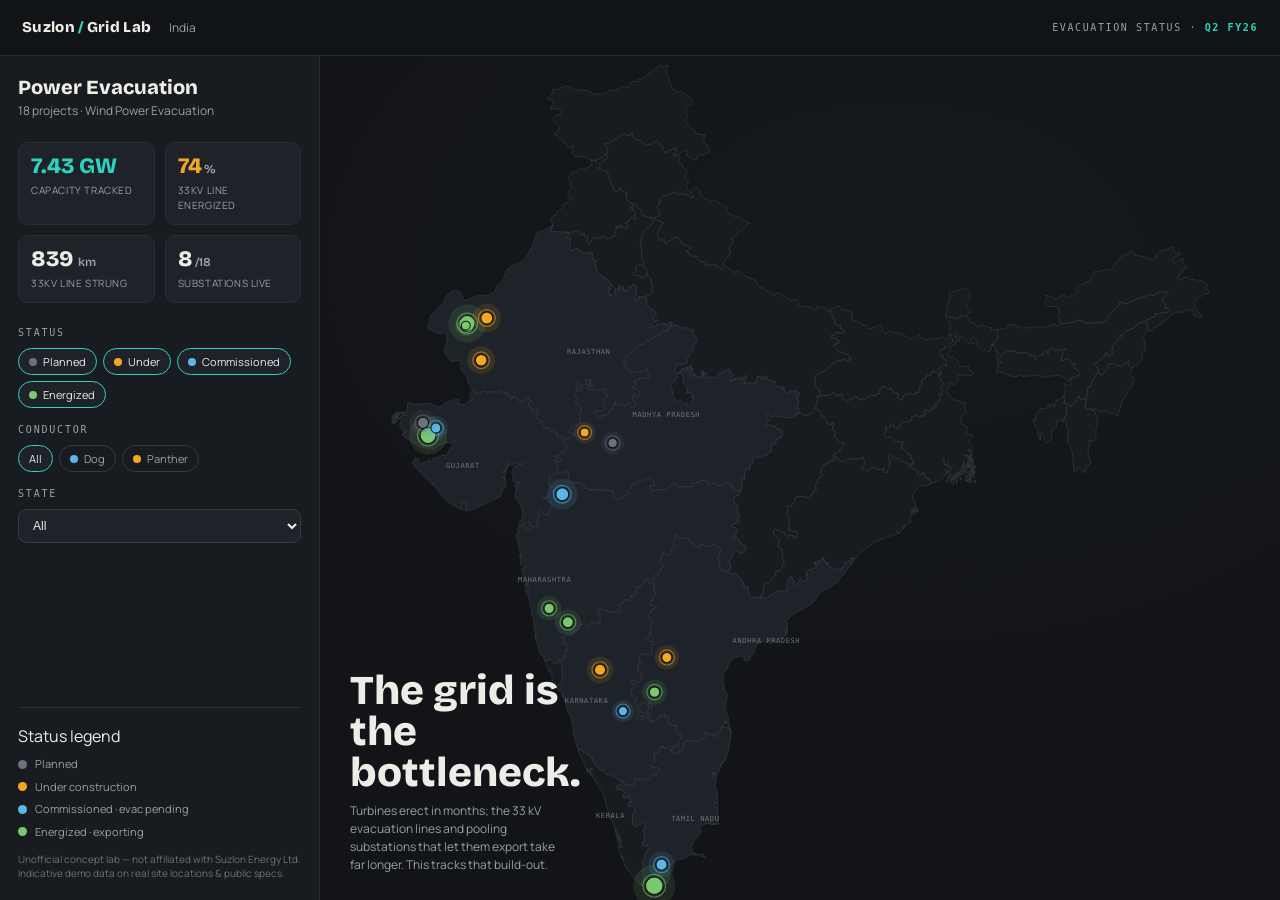
==== index.html @ 904ec9e6 "Suzlon Grid Lab — wind power-evacuation command center Three-level offline visualization of 33kV eva" ====
<!DOCTYPE html>
<html lang="en">
<head>
  <meta charset="UTF-8" />
  <meta name="viewport" content="width=device-width, initial-scale=1.0" />
  <title>Suzlon Grid Lab — Wind Power Evacuation Command Center</title>
  <meta name="description" content="Visual tracker for wind-farm 33kV power-evacuation build-out across India — Dog & Panther lines, pooling substations, and a 3D farm view. Unofficial concept lab." />
  <link rel="stylesheet" href="assets/css/styles.css" />
</head>
<body>
  <header id="topbar">
    <div class="wordmark">Suzlon / Grid Lab</div>
    <nav class="crumbs" id="crumbs"></nav>
    <div class="topbar-right">
      <span class="asof" id="asof"></span>
    </div>
  </header>

  <main id="app">
    <!-- LEVEL 1 — national map -->
    <section id="map-view" class="view">
      <aside class="map-sidebar"><!-- built by view-map.js --></aside>
      <div class="map-wrap">
        <svg id="india-svg" preserveAspectRatio="xMidYMid meet"></svg>
        <div class="map-flyout" id="map-flyout"></div>
        <div class="map-overlay-title">
          <h1>The grid is the bottleneck.</h1>
          <p>Turbines erect in months; the 33&nbsp;kV evacuation lines and pooling
             substations that let them export take far longer. This tracks that build-out.</p>
        </div>
      </div>
    </section>

    <!-- LEVEL 2 — project -->
    <section id="project-view" class="view">
      <div class="proj-stage">
        <svg id="schematic"></svg>
        <div class="stage-legend"></div>
        <div class="stage-cap"></div>
      </div>
      <aside class="proj-panel" id="proj-panel"><!-- built by view-project.js --></aside>
    </section>

    <!-- LEVEL 3 — 3D farm -->
    <section id="farm-view" class="view">
      <canvas id="gl"></canvas>
      <div class="hud hud-tl"><h3 id="farm-name"></h3><div class="sub" id="farm-sub"></div></div>
      <div class="hud hud-bl" id="farm-stats"></div>
      <div class="hud hud-br" id="farm-cap"></div>
      <div class="hud hud-tr" id="farm-nav"></div>
      <div class="farm-fallback" id="farm-fallback">
        <h3 style="font-family:var(--display);font-weight:800;font-size:22px">3D view needs WebGL</h3>
        <p>Your browser/device couldn't start a WebGL context. The map and project views
           work without it.</p>
        <button class="btn" onclick="App.go('#/')">← Back to India map</button>
      </div>
    </section>
  </main>

  <!-- vendored, offline -->
  <script src="assets/vendor/three.min.js"></script>
  <script src="assets/vendor/anime.iife.min.js"></script>
  <!-- data -->
  <script src="assets/data/projects.js"></script>
  <script src="assets/data/india-geo.js"></script>
  <!-- engine + app -->
  <script src="assets/js/turbine.js"></script>
  <script src="assets/js/app.js"></script>
  <script src="assets/js/view-map.js"></script>
  <script src="assets/js/view-project.js"></script>
  <script src="assets/js/view-farm3d.js"></script>
</body>
</html>
---- assets/css/styles.css ----
/* ============ Suzlon Grid Lab — evacuation command center ============ */

@font-face { font-family: 'Bricolage Grotesque'; src: url('../fonts/bricolage-600.woff2') format('woff2'); font-weight: 600; font-display: swap; }
@font-face { font-family: 'Bricolage Grotesque'; src: url('../fonts/bricolage-800.woff2') format('woff2'); font-weight: 800; font-display: swap; }
@font-face { font-family: 'Manrope'; src: url('../fonts/manrope-400.woff2') format('woff2'); font-weight: 400; font-display: swap; }
@font-face { font-family: 'Manrope'; src: url('../fonts/manrope-600.woff2') format('woff2'); font-weight: 600; font-display: swap; }

:root {
  --ink: #121417;
  --ink-2: #181b1f;
  --ink-3: #1f2329;
  --bone: #EDEDE8;
  --dim: #9aa0a6;
  --dim-2: #6c727a;
  --line: #2A2E33;
  --line-2: #353b42;
  --teal: #2DD4BF;
  --green: #7BC96F;
  --sky: #5AB8E8;
  --amber: #F5A623;
  --red: #e8694a;
  --mono: ui-monospace, 'SF Mono', SFMono-Regular, Menlo, Consolas, monospace;
  --display: 'Bricolage Grotesque', system-ui, sans-serif;
  --body: 'Manrope', system-ui, sans-serif;

  --st-planned: #6c727a;
  --st-construction: #F5A623;
  --st-commissioned: #5AB8E8;
  --st-energized: #7BC96F;

  --c-dog: #5AB8E8;
  --c-panther: #F5A623;
}

* { margin: 0; padding: 0; box-sizing: border-box; }
html, body { height: 100%; }
body {
  background: var(--ink);
  color: var(--bone);
  font-family: var(--body);
  line-height: 1.5;
  overflow: hidden;
  -webkit-font-smoothing: antialiased;
}
.mono { font-family: var(--mono); letter-spacing: 0.06em; }
button { font-family: var(--body); cursor: pointer; }
a { color: inherit; }

/* ---------------- top bar ---------------- */
#topbar {
  position: fixed; inset: 0 0 auto 0; z-index: 60; height: 56px;
  display: flex; align-items: center; gap: 18px;
  padding: 0 22px;
  background: linear-gradient(180deg, rgba(18,20,23,0.96), rgba(18,20,23,0.7));
  border-bottom: 1px solid var(--line);
  backdrop-filter: blur(6px);
}
.wordmark { font-family: var(--display); font-weight: 800; font-size: 15px; letter-spacing: 0.02em; white-space: nowrap; }
.wordmark .slash { color: var(--teal); }
.crumbs { display: flex; align-items: center; gap: 10px; font-size: 12px; color: var(--dim); }
.crumbs .sep { color: var(--dim-2); }
.crumbs a { cursor: pointer; text-decoration: none; color: var(--dim); transition: color .15s; }
.crumbs a:hover { color: var(--teal); }
.crumbs .here { color: var(--bone); }
.topbar-right { margin-left: auto; display: flex; align-items: center; gap: 16px; }
.asof { font-family: var(--mono); font-size: 10px; letter-spacing: 0.16em; color: var(--dim); text-transform: uppercase; }
.asof b { color: var(--teal); font-weight: 600; }

/* ---------------- view shell ---------------- */
#app { position: fixed; inset: 56px 0 0 0; }
.view { position: absolute; inset: 0; opacity: 0; pointer-events: none; transition: opacity .35s ease; }
.view.active { opacity: 1; pointer-events: auto; }

/* ---------------- LEVEL 1 — national map ---------------- */
#map-view { display: grid; grid-template-columns: 320px 1fr; }
.map-sidebar {
  border-right: 1px solid var(--line);
  background: var(--ink-2);
  padding: 20px 18px; overflow-y: auto;
  display: flex; flex-direction: column; gap: 22px;
}
.side-title { font-family: var(--display); font-weight: 800; font-size: 20px; line-height: 1.1; }
.side-sub { font-size: 12px; color: var(--dim); margin-top: 4px; }

.kpi-grid { display: grid; grid-template-columns: 1fr 1fr; gap: 10px; }
.kpi { background: var(--ink-3); border: 1px solid var(--line); border-radius: 10px; padding: 12px 12px 11px; }
.kpi .v { font-family: var(--display); font-weight: 800; font-size: 22px; line-height: 1; }
.kpi .v small { font-size: 12px; color: var(--dim); font-weight: 600; margin-left: 2px; }
.kpi .l { font-size: 10px; color: var(--dim); margin-top: 6px; text-transform: uppercase; letter-spacing: 0.06em; }
.kpi.teal .v { color: var(--teal); }
.kpi.amber .v { color: var(--amber); }

.filters { display: flex; flex-direction: column; gap: 14px; }
.filter-block .fl-title { font-family: var(--mono); font-size: 10px; letter-spacing: 0.18em; color: var(--dim); text-transform: uppercase; margin-bottom: 8px; }
.chips { display: flex; flex-wrap: wrap; gap: 6px; }
.chip {
  font-size: 11px; padding: 5px 10px; border-radius: 20px;
  border: 1px solid var(--line-2); background: transparent; color: var(--dim);
  transition: all .15s; display: inline-flex; align-items: center; gap: 6px;
}
.chip:hover { color: var(--bone); border-color: var(--dim); }
.chip.on { background: var(--ink-3); color: var(--bone); border-color: var(--teal); }
.chip .dot { width: 8px; height: 8px; border-radius: 50%; }
select.fl-select {
  width: 100%; background: var(--ink-3); color: var(--bone); border: 1px solid var(--line-2);
  border-radius: 8px; padding: 8px 10px; font-size: 12px;
}
.legend { margin-top: auto; padding-top: 16px; border-top: 1px solid var(--line); }
.legend .lg-row { display: flex; align-items: center; gap: 8px; font-size: 11px; color: var(--dim); margin-bottom: 6px; }
.legend .lg-row .dot { width: 9px; height: 9px; border-radius: 50%; }
.disclaimer { font-size: 10px; color: var(--dim-2); margin-top: 12px; line-height: 1.4; }

.map-wrap { position: relative; overflow: hidden; background:
  radial-gradient(120% 90% at 60% 25%, #16191d 0%, var(--ink) 60%); }
#india-svg { position: absolute; inset: 0; width: 100%; height: 100%; }
#india-svg .state { fill: var(--ink-2); stroke: var(--line-2); stroke-width: 0.8; transition: fill .2s; }
#india-svg .state.has-proj { fill: #1d2329; }
#india-svg .state-label { fill: var(--dim-2); font-family: var(--mono); font-size: 8.5px; letter-spacing: 0.08em; text-anchor: middle; pointer-events: none; text-transform: uppercase; }
#india-svg .line-link { stroke: var(--line-2); stroke-width: 1; opacity: 0.4; fill: none; }

.pin { cursor: pointer; }
.pin .halo { fill: currentColor; opacity: 0.12; transition: opacity .2s; }
.pin .core { fill: currentColor; stroke: #0e1012; stroke-width: 1.2; }
.pin .ring { fill: none; stroke: currentColor; stroke-width: 1.4; opacity: 0.55; }
.pin:hover .halo { opacity: 0.28; }
.pin.dim { opacity: 0.18; }
.pin.pulse .halo { animation: pulse 2.4s ease-out infinite; }
@keyframes pulse { 0%{opacity:.28; r: var(--r0);} 70%{opacity:0;} 100%{opacity:0;} }

.map-flyout {
  position: absolute; pointer-events: none; z-index: 10;
  width: 248px; background: rgba(20,23,27,0.97); border: 1px solid var(--line-2);
  border-radius: 12px; padding: 14px 15px; box-shadow: 0 18px 50px rgba(0,0,0,0.5);
  opacity: 0; transform: translateY(4px); transition: opacity .15s, transform .15s;
}
.map-flyout.show { opacity: 1; transform: translateY(0); }
.map-flyout .fo-name { font-family: var(--display); font-weight: 800; font-size: 16px; line-height: 1.1; }
.map-flyout .fo-loc { font-size: 11px; color: var(--dim); margin-top: 2px; }
.map-flyout .fo-stat { display: flex; gap: 14px; margin-top: 12px; }
.map-flyout .fo-stat .s .v { font-family: var(--display); font-weight: 800; font-size: 17px; }
.map-flyout .fo-stat .s .l { font-size: 9px; color: var(--dim); text-transform: uppercase; letter-spacing: 0.06em; }
.map-flyout .fo-bar { margin-top: 12px; }
.fo-status { display: inline-flex; align-items: center; gap: 6px; font-size: 10px; letter-spacing: 0.08em; text-transform: uppercase; font-family: var(--mono); }
.fo-status .dot { width: 8px; height: 8px; border-radius: 50%; }
.fo-hint { font-size: 10px; color: var(--teal); margin-top: 12px; }

.map-overlay-title { position: absolute; left: 30px; bottom: 26px; pointer-events: none; }
.map-overlay-title h1 { font-family: var(--display); font-weight: 800; font-size: clamp(1.8rem, 3.2vw, 2.8rem); line-height: 1; max-width: 9ch; }
.map-overlay-title p { font-size: 12px; color: var(--dim); margin-top: 8px; max-width: 30ch; }

/* progress bar (shared) */
.bar { height: 6px; border-radius: 4px; background: var(--ink-3); overflow: hidden; position: relative; }
.bar > i { position: absolute; inset: 0 auto 0 0; display: block; border-radius: 4px; width: 0; }
.bar-label { display: flex; justify-content: space-between; font-size: 10px; color: var(--dim); margin-bottom: 5px; text-transform: uppercase; letter-spacing: 0.05em; }
.bar-label b { color: var(--bone); font-family: var(--mono); }

/* ---------------- LEVEL 2 — project ---------------- */
#project-view { display: grid; grid-template-columns: 1fr 380px; }
.proj-stage { position: relative; overflow: hidden; background:
  radial-gradient(110% 80% at 50% 0%, #16191d 0%, var(--ink) 70%); }
#schematic { position: absolute; inset: 0; width: 100%; height: 100%; }
#schematic .feeder { fill: none; stroke-linecap: round; stroke-linejoin: round; }
#schematic .feeder.dog { stroke: var(--c-dog); }
#schematic .feeder.panther { stroke: var(--c-panther); }
#schematic .feeder.ghost { opacity: 0.18; stroke-dasharray: 3 5; }
#schematic .turbine-mark .post { stroke: var(--dim); stroke-width: 1.2; }
#schematic .turbine-mark .blade { stroke: var(--bone); stroke-width: 1.2; fill: none; }
#schematic .turbine-mark.off .post, #schematic .turbine-mark.off .blade { stroke: var(--dim-2); opacity: 0.5; }
#schematic .sub-node rect { fill: var(--ink-3); stroke: var(--teal); stroke-width: 1.5; }
#schematic .sub-node text { fill: var(--teal); font-family: var(--mono); font-size: 9px; text-anchor: middle; letter-spacing: 0.05em; }
#schematic .sub-glow { fill: var(--teal); opacity: 0.1; }
.proj-stage .stage-legend { position: absolute; left: 24px; top: 20px; display: flex; gap: 18px; font-size: 11px; color: var(--dim); }
.proj-stage .stage-legend .k { display: flex; align-items: center; gap: 7px; }
.proj-stage .stage-legend .k i { width: 16px; height: 3px; border-radius: 2px; display: inline-block; }
.proj-stage .stage-cap { position: absolute; right: 24px; bottom: 18px; font-family: var(--mono); font-size: 10px; color: var(--dim-2); letter-spacing: 0.1em; }

.proj-panel { border-left: 1px solid var(--line); background: var(--ink-2); padding: 24px 22px; overflow-y: auto; display: flex; flex-direction: column; gap: 20px; }
.proj-panel .ph-status { display: inline-flex; align-items: center; gap: 7px; font-family: var(--mono); font-size: 11px; letter-spacing: 0.12em; text-transform: uppercase; }
.proj-panel .ph-status .dot { width: 9px; height: 9px; border-radius: 50%; }
.proj-panel h2 { font-family: var(--display); font-weight: 800; font-size: 27px; line-height: 1.05; margin-top: 8px; }
.proj-panel .ph-loc { font-size: 13px; color: var(--dim); margin-top: 4px; }

.spec-row { display: grid; grid-template-columns: 1fr 1fr 1fr; gap: 10px; }
.spec { background: var(--ink-3); border: 1px solid var(--line); border-radius: 9px; padding: 11px; }
.spec .v { font-family: var(--display); font-weight: 800; font-size: 19px; line-height: 1; }
.spec .v small { font-size: 11px; color: var(--dim); font-weight: 600; }
.spec .l { font-size: 9.5px; color: var(--dim); margin-top: 6px; text-transform: uppercase; letter-spacing: 0.06em; }

.section-title { font-family: var(--mono); font-size: 10px; letter-spacing: 0.18em; color: var(--dim); text-transform: uppercase; margin-bottom: 2px; }
.line-item { padding: 12px 0; border-bottom: 1px solid var(--line); }
.line-item:last-child { border-bottom: 0; }
.line-head { display: flex; align-items: center; justify-content: space-between; margin-bottom: 9px; }
.line-head .lh-name { display: flex; align-items: center; gap: 8px; font-weight: 600; font-size: 13px; }
.line-head .lh-name i { width: 14px; height: 4px; border-radius: 2px; }
.line-head .lh-km { font-family: var(--mono); font-size: 11px; color: var(--dim); }
.cond-tag { font-size: 9px; color: var(--dim-2); margin-top: 7px; line-height: 1.4; }

.sub-card { background: var(--ink-3); border: 1px solid var(--line); border-radius: 10px; padding: 14px; }
.sub-card .sc-top { display: flex; justify-content: space-between; align-items: flex-start; }
.sub-card .sc-name { font-weight: 600; font-size: 13px; }
.sub-card .sc-type { font-family: var(--mono); font-size: 10px; color: var(--dim); margin-top: 3px; }

.btn { border: 1px solid var(--line-2); background: var(--ink-3); color: var(--bone); border-radius: 9px; padding: 11px 16px; font-size: 13px; font-weight: 600; transition: all .15s; display: inline-flex; align-items: center; justify-content: center; gap: 9px; }
.btn:hover { border-color: var(--dim); }
.btn-primary { background: var(--teal); color: #06231f; border-color: var(--teal); }
.btn-primary:hover { background: #4ee0cd; }
.btn-block { width: 100%; }
.btn .ar { font-size: 15px; }

/* ---------------- LEVEL 3 — 3D farm ---------------- */
#farm-view { background: #0b0e11; }
#gl { position: absolute; inset: 0; width: 100%; height: 100%; display: block; }
.hud { position: absolute; pointer-events: none; }
.hud-tl { left: 24px; top: 20px; }
.hud-tl h3 { font-family: var(--display); font-weight: 800; font-size: 22px; }
.hud-tl .sub { font-size: 12px; color: var(--dim); margin-top: 3px; }
.hud-bl { left: 24px; bottom: 22px; display: flex; gap: 22px; }
.hud-bl .h { font-family: var(--display); font-weight: 800; font-size: 20px; color: var(--teal); }
.hud-bl .l { font-size: 10px; color: var(--dim); text-transform: uppercase; letter-spacing: 0.06em; margin-top: 2px; }
.hud-br { right: 24px; bottom: 22px; font-family: var(--mono); font-size: 10px; color: var(--dim-2); letter-spacing: 0.1em; text-align: right; }
.hud-tr { right: 24px; top: 18px; pointer-events: auto; display: flex; gap: 8px; }
.farm-fallback { position: absolute; inset: 0; display: none; align-items: center; justify-content: center; flex-direction: column; gap: 14px; text-align: center; padding: 40px; }
.farm-fallback p { color: var(--dim); max-width: 420px; }

/* ---------------- misc ---------------- */
.iconbtn { pointer-events: auto; border: 1px solid var(--line-2); background: rgba(20,23,27,0.8); color: var(--bone); border-radius: 8px; padding: 8px 12px; font-size: 12px; }
.iconbtn:hover { border-color: var(--teal); color: var(--teal); }
.spin { display:inline-block; }
@media (prefers-reduced-motion: reduce) { * { animation: none !important; transition: none !important; } }

/* responsive-ish (desktop-first concept lab) */
@media (max-width: 1080px) {
  #map-view { grid-template-columns: 280px 1fr; }
  #project-view { grid-template-columns: 1fr 340px; }
}
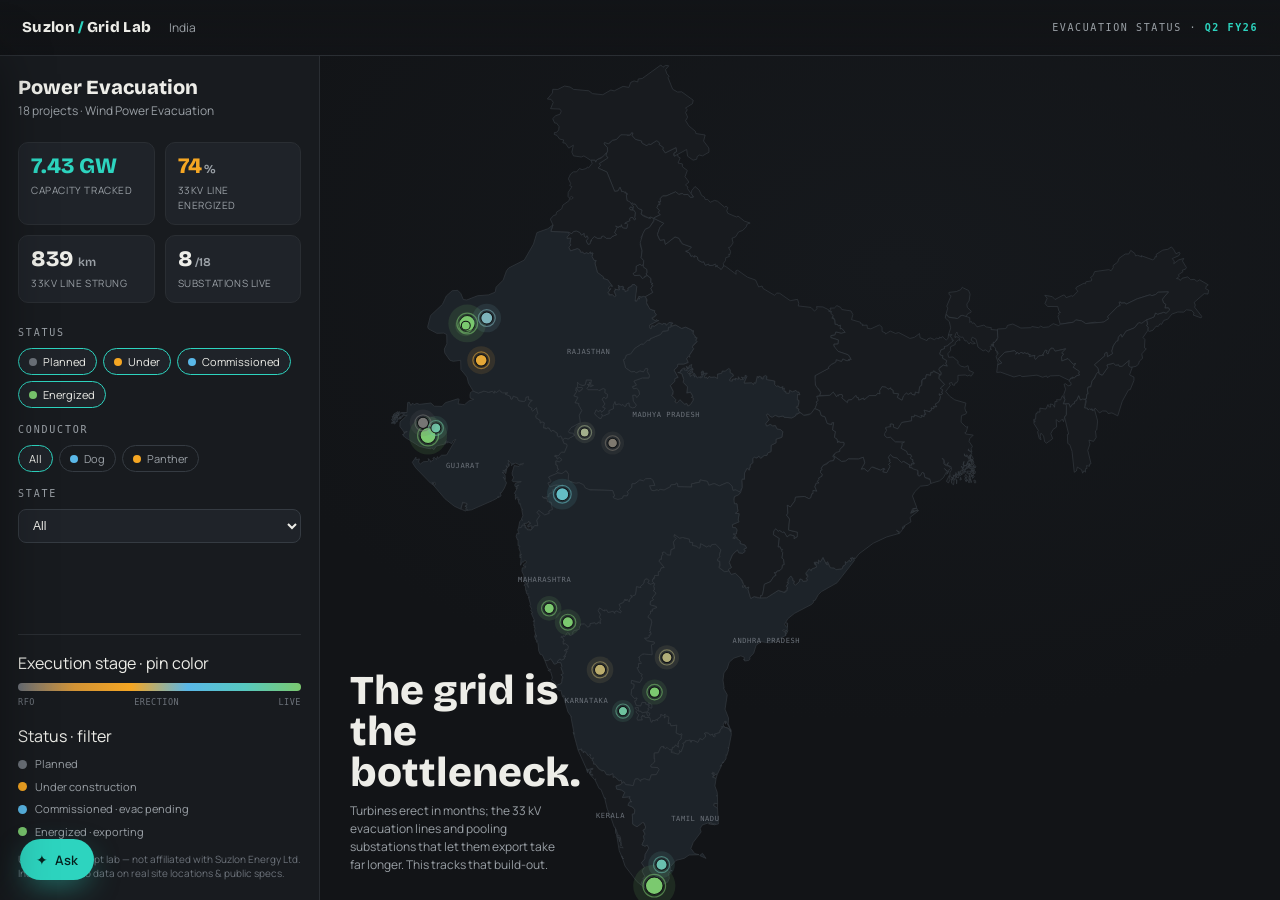
==== commit d69af35a: "Grid Lab v2 — per-turbine EPC stages, S120/S144 3D farm, Dog/Panther flow, Groq agent - app.js: 7-st" ====
--- a/index.html
+++ b/index.html
@@ -5,6 +5,7 @@
   <meta name="viewport" content="width=device-width, initial-scale=1.0" />
   <title>Suzlon Grid Lab — Wind Power Evacuation Command Center</title>
   <meta name="description" content="Visual tracker for wind-farm 33kV power-evacuation build-out across India — Dog & Panther lines, pooling substations, and a 3D farm view. Unofficial concept lab." />
+  <link rel="icon" href="data:image/svg+xml,%3Csvg xmlns='http://www.w3.org/2000/svg' viewBox='0 0 16 16'%3E%3Crect width='16' height='16' fill='%23121417'/%3E%3Ccircle cx='8' cy='8' r='4' fill='%232DD4BF'/%3E%3C/svg%3E" />
   <link rel="stylesheet" href="assets/css/styles.css" />
 </head>
 <body>
@@ -65,9 +66,11 @@
   <script src="assets/data/india-geo.js"></script>
   <!-- engine + app -->
   <script src="assets/js/turbine.js"></script>
+  <script src="assets/js/turbine3d.js"></script>
   <script src="assets/js/app.js"></script>
   <script src="assets/js/view-map.js"></script>
   <script src="assets/js/view-project.js"></script>
   <script src="assets/js/view-farm3d.js"></script>
+  <script src="assets/js/agent.js"></script>
 </body>
 </html>
--- a/assets/css/styles.css
+++ b/assets/css/styles.css
@@ -233,3 +233,116 @@
   #map-view { grid-template-columns: 280px 1fr; }
   #project-view { grid-template-columns: 1fr 340px; }
 }
+
+/* ===================== v2 — stage / flow / 3D HUD / agent ===================== */
+
+/* ---- map: stage ramp legend + flyout histogram + conductor pulse ---- */
+.stage-ramp i { display: block; height: 8px; border-radius: 5px;
+  background: linear-gradient(90deg, #6c727a, #d29335, #F5A623, #5AB8E8, #57c9c0, #7BC96F); }
+.stage-ramp .sr-lab { display: flex; justify-content: space-between; margin-top: 5px;
+  font-family: var(--mono); font-size: 8.5px; letter-spacing: 0.06em; color: var(--dim-2); text-transform: uppercase; }
+
+.fo-hist-wrap { margin-top: 12px; }
+.fo-hist-lab { font-size: 9px; color: var(--dim); text-transform: uppercase; letter-spacing: 0.06em; margin-bottom: 6px; }
+.fo-hist { display: flex; align-items: flex-end; gap: 3px; height: 26px; }
+.fo-hist .sh { flex: 1; border-radius: 2px 2px 0 0; min-height: 3px; }
+
+.pin.cond-pulse .ring { stroke: var(--cond); animation: condpulse 1.5s ease-out infinite; }
+@keyframes condpulse { 0% { stroke-width: 1.4; opacity: 0.9; } 70% { stroke-width: 5; opacity: 0; } 100% { opacity: 0; } }
+
+/* ---- project: continuous current-flow on energized feeders ---- */
+#schematic .feeder.flow { stroke-linecap: butt; }
+#schematic .feeder.dog.flow { stroke-dasharray: 5 7; animation: flowdog 0.6s linear infinite; }
+#schematic .feeder.panther.flow { stroke-width: 3; stroke-dasharray: 12 10; animation: flowpan 1.5s linear infinite; }
+@keyframes flowdog { from { stroke-dashoffset: 0; } to { stroke-dashoffset: -24; } }
+@keyframes flowpan { from { stroke-dashoffset: 0; } to { stroke-dashoffset: 22; } }
+#schematic .site-node { stroke: #0e1012; stroke-width: 0.8; }
+.proj-stage .stage-legend .k.flow-key i { background: linear-gradient(90deg, var(--c-panther), var(--c-dog)); }
+
+/* ---- project: 7-step EPC pipeline tracker ---- */
+.pipeline-tracker { position: absolute; left: 50%; transform: translateX(-50%); bottom: 44px;
+  display: flex; flex-direction: column; align-items: center; gap: 9px; pointer-events: none; }
+.pl-title { font-family: var(--mono); font-size: 9px; letter-spacing: 0.18em; text-transform: uppercase; color: var(--dim); }
+.pl-row { display: flex; align-items: flex-start; }
+.pl-step { position: relative; display: flex; flex-direction: column; align-items: center; gap: 5px; width: 64px; }
+.pl-step::before { content: ""; position: absolute; top: 6px; left: -50%; width: 100%; height: 2px; background: var(--line-2); z-index: 0; }
+.pl-step:first-child::before { display: none; }
+.pl-dot { width: 13px; height: 13px; border-radius: 50%; background: var(--ink-3); border: 2px solid var(--line-2); z-index: 1; }
+.pl-step.on .pl-dot { background: var(--c); border-color: var(--c); box-shadow: 0 0 11px -1px var(--c); }
+.pl-n { font-family: var(--display); font-weight: 800; font-size: 15px; line-height: 1; color: var(--dim-2); }
+.pl-step.on .pl-n { color: var(--bone); }
+.pl-lab { font-size: 9px; color: var(--dim-2); text-transform: uppercase; letter-spacing: 0.03em; }
+.pl-step.on .pl-lab { color: var(--dim); }
+
+/* ---- 3D farm: HUD legibility on the bright desert + legend + inspect ---- */
+#farm-view .hud-tl, #farm-view .hud-bl { background: rgba(12,14,17,0.5); border: 1px solid rgba(255,255,255,0.07);
+  border-radius: 12px; padding: 11px 15px; backdrop-filter: blur(5px); }
+#farm-view .hud-br { background: rgba(12,14,17,0.5); border-radius: 9px; padding: 7px 11px; backdrop-filter: blur(4px); }
+.farm-legend { left: 50%; transform: translateX(-50%); bottom: 18px; display: flex; align-items: center; gap: 11px;
+  background: rgba(12,14,17,0.55); border: 1px solid rgba(255,255,255,0.08); border-radius: 20px; padding: 7px 15px; backdrop-filter: blur(5px); }
+.farm-legend .lg-title { font-family: var(--mono); font-size: 9px; letter-spacing: 0.14em; text-transform: uppercase; color: var(--dim); }
+.farm-legend .lg { display: inline-flex; align-items: center; gap: 5px; font-size: 10px; color: var(--bone); }
+.farm-legend .lg .dot { width: 9px; height: 9px; border-radius: 50%; }
+
+.farm-inspect { position: absolute; right: 24px; top: 76px; width: 232px; pointer-events: none; opacity: 0; transform: translateY(-6px);
+  background: rgba(12,14,17,0.82); border: 1px solid var(--line-2); border-radius: 12px; padding: 14px 15px;
+  backdrop-filter: blur(8px); box-shadow: 0 16px 40px rgba(0,0,0,0.45); transition: opacity 0.18s, transform 0.18s; }
+.farm-inspect.show { opacity: 1; transform: translateY(0); pointer-events: auto; }
+.farm-inspect .ti-top { display: flex; justify-content: space-between; align-items: center; }
+.farm-inspect .ti-top b { font-family: var(--display); font-weight: 800; font-size: 16px; }
+.farm-inspect .ti-x { cursor: pointer; color: var(--dim); font-size: 13px; }
+.farm-inspect .ti-x:hover { color: var(--bone); }
+.farm-inspect .ti-model { font-family: var(--mono); font-size: 10px; color: var(--dim); margin-top: 3px; letter-spacing: 0.03em; }
+.farm-inspect .ti-stage { display: flex; align-items: center; gap: 7px; font-size: 12px; font-weight: 600; margin-top: 11px; }
+.farm-inspect .ti-stage .dot { width: 9px; height: 9px; border-radius: 50%; }
+.farm-inspect .ti-sub { font-size: 11px; color: var(--dim-2); margin-top: 8px; }
+
+/* ---- agent dock + launcher + settings ---- */
+#agent-fab { position: fixed; left: 20px; bottom: 20px; z-index: 80; display: inline-flex; align-items: center; gap: 7px;
+  background: var(--teal); color: #06231f; border: none; border-radius: 22px; padding: 11px 16px; font-weight: 700; font-size: 13px;
+  box-shadow: 0 10px 30px -6px rgba(45,212,191,0.5); transition: transform 0.15s, box-shadow 0.15s; }
+#agent-fab:hover { transform: translateY(-2px); box-shadow: 0 14px 34px -6px rgba(45,212,191,0.6); }
+#agent-fab span { font-size: 14px; }
+#agent-fab.hidden { display: none; }
+
+#agent-dock { position: fixed; left: 0; top: 56px; bottom: 0; width: 360px; max-width: 88vw; z-index: 81;
+  background: var(--ink-2); border-right: 1px solid var(--line); display: flex; flex-direction: column;
+  transform: translateX(-104%); transition: transform 0.28s cubic-bezier(0.4,0,0.2,1); box-shadow: 14px 0 50px rgba(0,0,0,0.4); }
+#agent-dock.open { transform: translateX(0); }
+.agent-head { display: flex; align-items: center; justify-content: space-between; padding: 14px 16px; border-bottom: 1px solid var(--line); }
+.ah-title { display: flex; align-items: center; gap: 8px; font-family: var(--display); font-weight: 800; font-size: 15px; }
+.ah-title .dotlive { width: 8px; height: 8px; border-radius: 50%; background: var(--teal); box-shadow: 0 0 10px var(--teal); }
+.ah-actions { display: flex; gap: 6px; }
+.ah-btn { background: var(--ink-3); border: 1px solid var(--line-2); color: var(--dim); width: 30px; height: 30px; border-radius: 8px; font-size: 13px; }
+.ah-btn:hover { color: var(--bone); border-color: var(--dim); }
+.agent-msgs { flex: 1; overflow-y: auto; padding: 16px; display: flex; flex-direction: column; gap: 12px; }
+.agent-msg { display: flex; }
+.agent-msg .bubble { padding: 9px 12px; border-radius: 12px; font-size: 13px; line-height: 1.5; max-width: 86%; white-space: pre-wrap; word-wrap: break-word; }
+.agent-msg.user { justify-content: flex-end; }
+.agent-msg.user .bubble { background: var(--teal); color: #06231f; border-bottom-right-radius: 4px; }
+.agent-msg.assistant .bubble { background: var(--ink-3); color: var(--bone); border: 1px solid var(--line); border-bottom-left-radius: 4px; }
+.agent-msg.system .bubble { background: transparent; border: 1px dashed var(--line-2); color: var(--dim); font-size: 12px; }
+.agent-tool { display: flex; align-items: center; gap: 8px; font-family: var(--mono); font-size: 10.5px; color: var(--dim-2); padding-left: 2px; }
+.agent-tool .tk { color: var(--amber); white-space: nowrap; }
+.agent-tool .ta { overflow: hidden; text-overflow: ellipsis; white-space: nowrap; }
+.agent-status { padding: 0 16px; height: 16px; font-size: 11px; color: var(--teal); font-family: var(--mono); opacity: 0; transition: opacity 0.2s; }
+.agent-suggest { display: flex; flex-wrap: wrap; gap: 6px; padding: 4px 14px 2px; }
+.sug { font-size: 11px; padding: 6px 10px; border-radius: 14px; border: 1px solid var(--line-2); background: var(--ink-3); color: var(--dim); }
+.sug:hover { color: var(--bone); border-color: var(--teal); }
+.agent-input { display: flex; gap: 8px; padding: 12px 14px 14px; border-top: 1px solid var(--line); align-items: flex-end; }
+.agent-input textarea { flex: 1; resize: none; background: var(--ink-3); border: 1px solid var(--line-2); color: var(--bone);
+  border-radius: 10px; padding: 10px 12px; font-family: var(--body); font-size: 13px; line-height: 1.4; max-height: 110px; }
+.agent-input textarea:focus { outline: none; border-color: var(--teal); }
+.agent-input #agent-send { background: var(--teal); color: #06231f; border: none; width: 38px; height: 38px; border-radius: 10px; font-size: 16px; font-weight: 800; flex: none; }
+.agent-input #agent-send:hover { background: #4ee0cd; }
+
+#agent-settings { position: fixed; inset: 0; z-index: 90; background: rgba(6,8,10,0.6); backdrop-filter: blur(3px); display: none; align-items: center; justify-content: center; }
+#agent-settings.show { display: flex; }
+.set-card { width: 380px; max-width: 92vw; background: var(--ink-2); border: 1px solid var(--line-2); border-radius: 14px; padding: 22px; }
+.set-title { font-family: var(--display); font-weight: 800; font-size: 18px; margin-bottom: 6px; }
+.set-lab { display: block; font-size: 11px; color: var(--dim); text-transform: uppercase; letter-spacing: 0.06em; margin: 12px 0 5px; }
+.set-card input { width: 100%; background: var(--ink-3); border: 1px solid var(--line-2); color: var(--bone); border-radius: 9px; padding: 10px 12px; font-size: 13px; font-family: var(--mono); }
+.set-card input:focus { outline: none; border-color: var(--teal); }
+.set-note { font-size: 11px; color: var(--dim-2); line-height: 1.5; margin: 13px 0 4px; }
+.set-actions { display: flex; justify-content: flex-end; gap: 10px; margin-top: 16px; }
+.set-actions .btn { width: auto; padding: 9px 16px; }
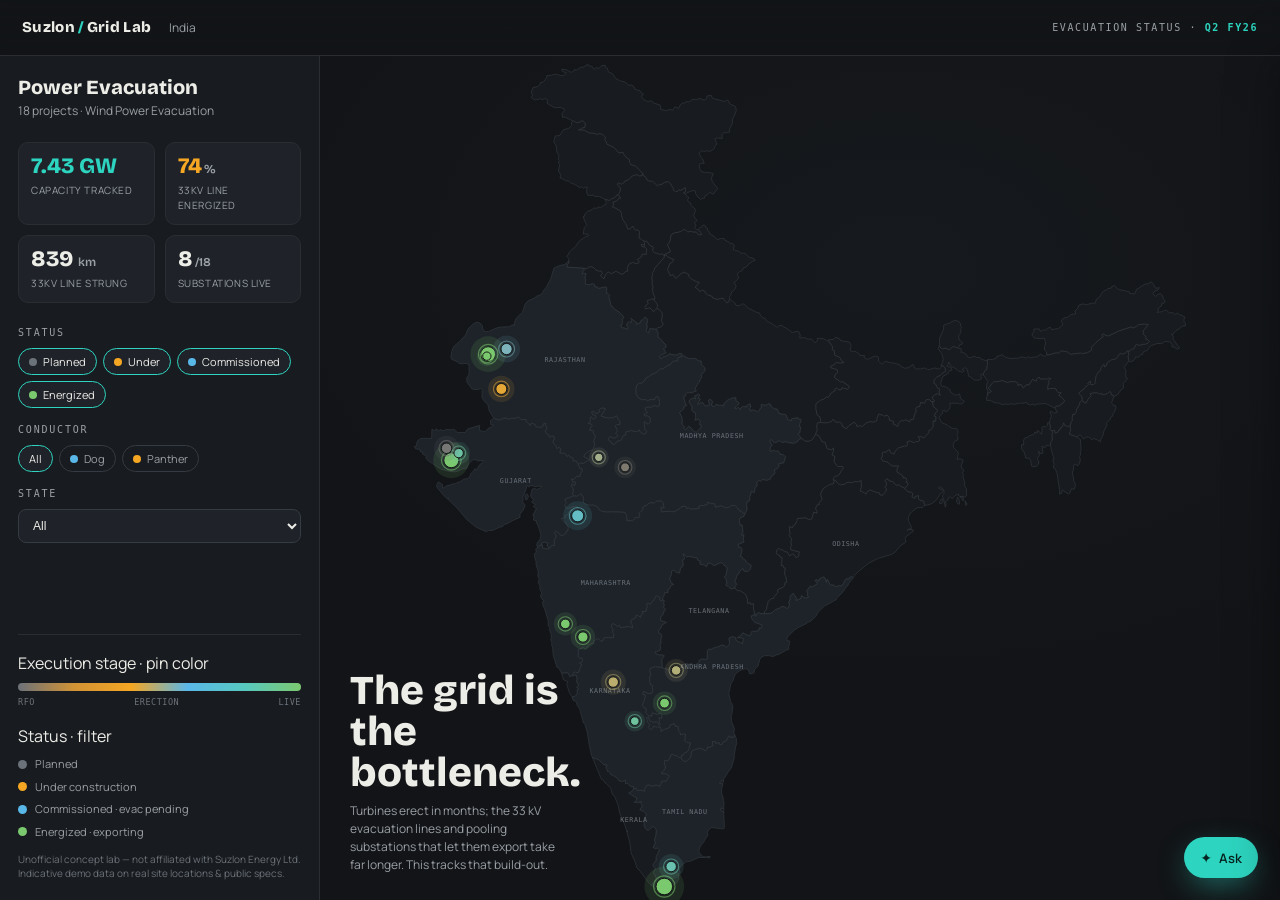
==== commit 504499d5: "Grid Lab v2.1 — turbine rework 2, agent Chat/Agent modes, cache-busting, WTG badge From review feedb" ====
--- a/index.html
+++ b/index.html
@@ -6,7 +6,7 @@
   <title>Suzlon Grid Lab — Wind Power Evacuation Command Center</title>
   <meta name="description" content="Visual tracker for wind-farm 33kV power-evacuation build-out across India — Dog & Panther lines, pooling substations, and a 3D farm view. Unofficial concept lab." />
   <link rel="icon" href="data:image/svg+xml,%3Csvg xmlns='http://www.w3.org/2000/svg' viewBox='0 0 16 16'%3E%3Crect width='16' height='16' fill='%23121417'/%3E%3Ccircle cx='8' cy='8' r='4' fill='%232DD4BF'/%3E%3C/svg%3E" />
-  <link rel="stylesheet" href="assets/css/styles.css" />
+  <link rel="stylesheet" href="assets/css/styles.css?v=5" />
 </head>
 <body>
   <header id="topbar">
@@ -62,15 +62,15 @@
   <script src="assets/vendor/three.min.js"></script>
   <script src="assets/vendor/anime.iife.min.js"></script>
   <!-- data -->
-  <script src="assets/data/projects.js"></script>
-  <script src="assets/data/india-geo.js"></script>
-  <!-- engine + app -->
-  <script src="assets/js/turbine.js"></script>
-  <script src="assets/js/turbine3d.js"></script>
-  <script src="assets/js/app.js"></script>
-  <script src="assets/js/view-map.js"></script>
-  <script src="assets/js/view-project.js"></script>
-  <script src="assets/js/view-farm3d.js"></script>
-  <script src="assets/js/agent.js"></script>
+  <script src="assets/data/projects.js?v=5"></script>
+  <script src="assets/data/india-geo.js?v=5"></script>
+  <!-- engine + app (bump ?v= on every change-set so http.server never serves stale assets) -->
+  <script src="assets/js/turbine.js?v=5"></script>
+  <script src="assets/js/turbine3d.js?v=5"></script>
+  <script src="assets/js/app.js?v=5"></script>
+  <script src="assets/js/view-map.js?v=5"></script>
+  <script src="assets/js/view-project.js?v=5"></script>
+  <script src="assets/js/view-farm3d.js?v=5"></script>
+  <script src="assets/js/agent.js?v=5"></script>
 </body>
 </html>
--- a/assets/css/styles.css
+++ b/assets/css/styles.css
@@ -158,7 +158,7 @@
 #project-view { display: grid; grid-template-columns: 1fr 380px; }
 .proj-stage { position: relative; overflow: hidden; background:
   radial-gradient(110% 80% at 50% 0%, #16191d 0%, var(--ink) 70%); }
-#schematic { position: absolute; inset: 0; width: 100%; height: 100%; }
+#schematic { position: absolute; top: 0; left: 0; width: 100%; height: calc(100% - 84px); }
 #schematic .feeder { fill: none; stroke-linecap: round; stroke-linejoin: round; }
 #schematic .feeder.dog { stroke: var(--c-dog); }
 #schematic .feeder.panther { stroke: var(--c-panther); }
@@ -172,7 +172,7 @@
 .proj-stage .stage-legend { position: absolute; left: 24px; top: 20px; display: flex; gap: 18px; font-size: 11px; color: var(--dim); }
 .proj-stage .stage-legend .k { display: flex; align-items: center; gap: 7px; }
 .proj-stage .stage-legend .k i { width: 16px; height: 3px; border-radius: 2px; display: inline-block; }
-.proj-stage .stage-cap { position: absolute; right: 24px; bottom: 18px; font-family: var(--mono); font-size: 10px; color: var(--dim-2); letter-spacing: 0.1em; }
+.proj-stage .stage-cap { position: absolute; right: 24px; top: 22px; font-family: var(--mono); font-size: 10px; color: var(--dim-2); letter-spacing: 0.1em; }
 
 .proj-panel { border-left: 1px solid var(--line); background: var(--ink-2); padding: 24px 22px; overflow-y: auto; display: flex; flex-direction: column; gap: 20px; }
 .proj-panel .ph-status { display: inline-flex; align-items: center; gap: 7px; font-family: var(--mono); font-size: 11px; letter-spacing: 0.12em; text-transform: uppercase; }
@@ -260,8 +260,10 @@
 .proj-stage .stage-legend .k.flow-key i { background: linear-gradient(90deg, var(--c-panther), var(--c-dog)); }
 
 /* ---- project: 7-step EPC pipeline tracker ---- */
-.pipeline-tracker { position: absolute; left: 50%; transform: translateX(-50%); bottom: 44px;
-  display: flex; flex-direction: column; align-items: center; gap: 9px; pointer-events: none; }
+.pipeline-tracker { position: absolute; left: 0; right: 0; bottom: 0; height: 84px;
+  display: flex; flex-direction: column; align-items: center; justify-content: center; gap: 8px;
+  background: linear-gradient(180deg, rgba(24,27,31,0) 0%, var(--ink-2) 44%);
+  border-top: 1px solid var(--line); pointer-events: none; }
 .pl-title { font-family: var(--mono); font-size: 9px; letter-spacing: 0.18em; text-transform: uppercase; color: var(--dim); }
 .pl-row { display: flex; align-items: flex-start; }
 .pl-step { position: relative; display: flex; flex-direction: column; align-items: center; gap: 5px; width: 64px; }
@@ -273,6 +275,13 @@
 .pl-step.on .pl-n { color: var(--bone); }
 .pl-lab { font-size: 9px; color: var(--dim-2); text-transform: uppercase; letter-spacing: 0.03em; }
 .pl-step.on .pl-lab { color: var(--dim); }
+
+/* WTG badge (turbine type, shown before entering 3D) */
+.wtg-badge { display: flex; align-items: center; gap: 12px; background: var(--ink-3); border: 1px solid var(--line); border-radius: 11px; padding: 11px 13px; }
+.wtg-badge .wtg-id { font-family: var(--display); font-weight: 800; font-size: 21px; color: var(--teal); flex: none; }
+.wtg-badge .wtg-meta { font-size: 11.5px; color: var(--dim); line-height: 1.45; }
+.wtg-badge .wtg-meta b { color: var(--bone); font-weight: 700; }
+.wtg-badge .wtg-sub { font-size: 10px; color: var(--dim-2); margin-top: 2px; }
 
 /* ---- 3D farm: HUD legibility on the bright desert + legend + inspect ---- */
 #farm-view .hud-tl, #farm-view .hud-bl { background: rgba(12,14,17,0.5); border: 1px solid rgba(255,255,255,0.07);
@@ -298,20 +307,24 @@
 .farm-inspect .ti-sub { font-size: 11px; color: var(--dim-2); margin-top: 8px; }
 
 /* ---- agent dock + launcher + settings ---- */
-#agent-fab { position: fixed; left: 20px; bottom: 20px; z-index: 80; display: inline-flex; align-items: center; gap: 7px;
+#agent-fab { position: fixed; right: 22px; bottom: 22px; z-index: 80; display: inline-flex; align-items: center; gap: 7px;
   background: var(--teal); color: #06231f; border: none; border-radius: 22px; padding: 11px 16px; font-weight: 700; font-size: 13px;
   box-shadow: 0 10px 30px -6px rgba(45,212,191,0.5); transition: transform 0.15s, box-shadow 0.15s; }
 #agent-fab:hover { transform: translateY(-2px); box-shadow: 0 14px 34px -6px rgba(45,212,191,0.6); }
 #agent-fab span { font-size: 14px; }
 #agent-fab.hidden { display: none; }
 
-#agent-dock { position: fixed; left: 0; top: 56px; bottom: 0; width: 360px; max-width: 88vw; z-index: 81;
-  background: var(--ink-2); border-right: 1px solid var(--line); display: flex; flex-direction: column;
-  transform: translateX(-104%); transition: transform 0.28s cubic-bezier(0.4,0,0.2,1); box-shadow: 14px 0 50px rgba(0,0,0,0.4); }
+#agent-dock { position: fixed; right: 0; top: 56px; bottom: 0; width: 380px; max-width: 92vw; z-index: 81;
+  background: var(--ink-2); border-left: 1px solid var(--line); display: flex; flex-direction: column;
+  transform: translateX(104%); transition: transform 0.28s cubic-bezier(0.4,0,0.2,1); box-shadow: -14px 0 50px rgba(0,0,0,0.4); }
 #agent-dock.open { transform: translateX(0); }
-.agent-head { display: flex; align-items: center; justify-content: space-between; padding: 14px 16px; border-bottom: 1px solid var(--line); }
-.ah-title { display: flex; align-items: center; gap: 8px; font-family: var(--display); font-weight: 800; font-size: 15px; }
-.ah-title .dotlive { width: 8px; height: 8px; border-radius: 50%; background: var(--teal); box-shadow: 0 0 10px var(--teal); }
+.agent-head { display: flex; align-items: center; justify-content: space-between; padding: 12px 14px; border-bottom: 1px solid var(--line); }
+.ah-left { display: flex; align-items: center; gap: 10px; }
+.dotlive { width: 8px; height: 8px; border-radius: 50%; background: var(--teal); box-shadow: 0 0 10px var(--teal); flex: none; }
+.mode-toggle { display: inline-flex; background: var(--ink); border: 1px solid var(--line-2); border-radius: 9px; padding: 2px; }
+.mode-pill { border: none; background: transparent; color: var(--dim); font-size: 12px; font-weight: 600; padding: 5px 12px; border-radius: 7px; transition: all 0.15s; }
+.mode-pill:hover { color: var(--bone); }
+.mode-pill.on { background: var(--ink-3); color: var(--teal); box-shadow: inset 0 0 0 1px var(--teal); }
 .ah-actions { display: flex; gap: 6px; }
 .ah-btn { background: var(--ink-3); border: 1px solid var(--line-2); color: var(--dim); width: 30px; height: 30px; border-radius: 8px; font-size: 13px; }
 .ah-btn:hover { color: var(--bone); border-color: var(--dim); }
@@ -325,7 +338,12 @@
 .agent-tool { display: flex; align-items: center; gap: 8px; font-family: var(--mono); font-size: 10.5px; color: var(--dim-2); padding-left: 2px; }
 .agent-tool .tk { color: var(--amber); white-space: nowrap; }
 .agent-tool .ta { overflow: hidden; text-overflow: ellipsis; white-space: nowrap; }
-.agent-status { padding: 0 16px; height: 16px; font-size: 11px; color: var(--teal); font-family: var(--mono); opacity: 0; transition: opacity 0.2s; }
+.agent-msgs::-webkit-scrollbar { width: 8px; }
+.agent-msgs::-webkit-scrollbar-track { background: transparent; }
+.agent-msgs::-webkit-scrollbar-thumb { background: var(--line-2); border-radius: 4px; border: 2px solid var(--ink-2); }
+.agent-msgs::-webkit-scrollbar-thumb:hover { background: var(--dim-2); }
+.agent-status { padding: 0 16px; height: 0; overflow: hidden; font-size: 11px; color: var(--teal); font-family: var(--mono); opacity: 0; transition: opacity 0.2s, height 0.2s; }
+.agent-status.on { opacity: 1; height: 18px; padding: 1px 16px; }
 .agent-suggest { display: flex; flex-wrap: wrap; gap: 6px; padding: 4px 14px 2px; }
 .sug { font-size: 11px; padding: 6px 10px; border-radius: 14px; border: 1px solid var(--line-2); background: var(--ink-3); color: var(--dim); }
 .sug:hover { color: var(--bone); border-color: var(--teal); }
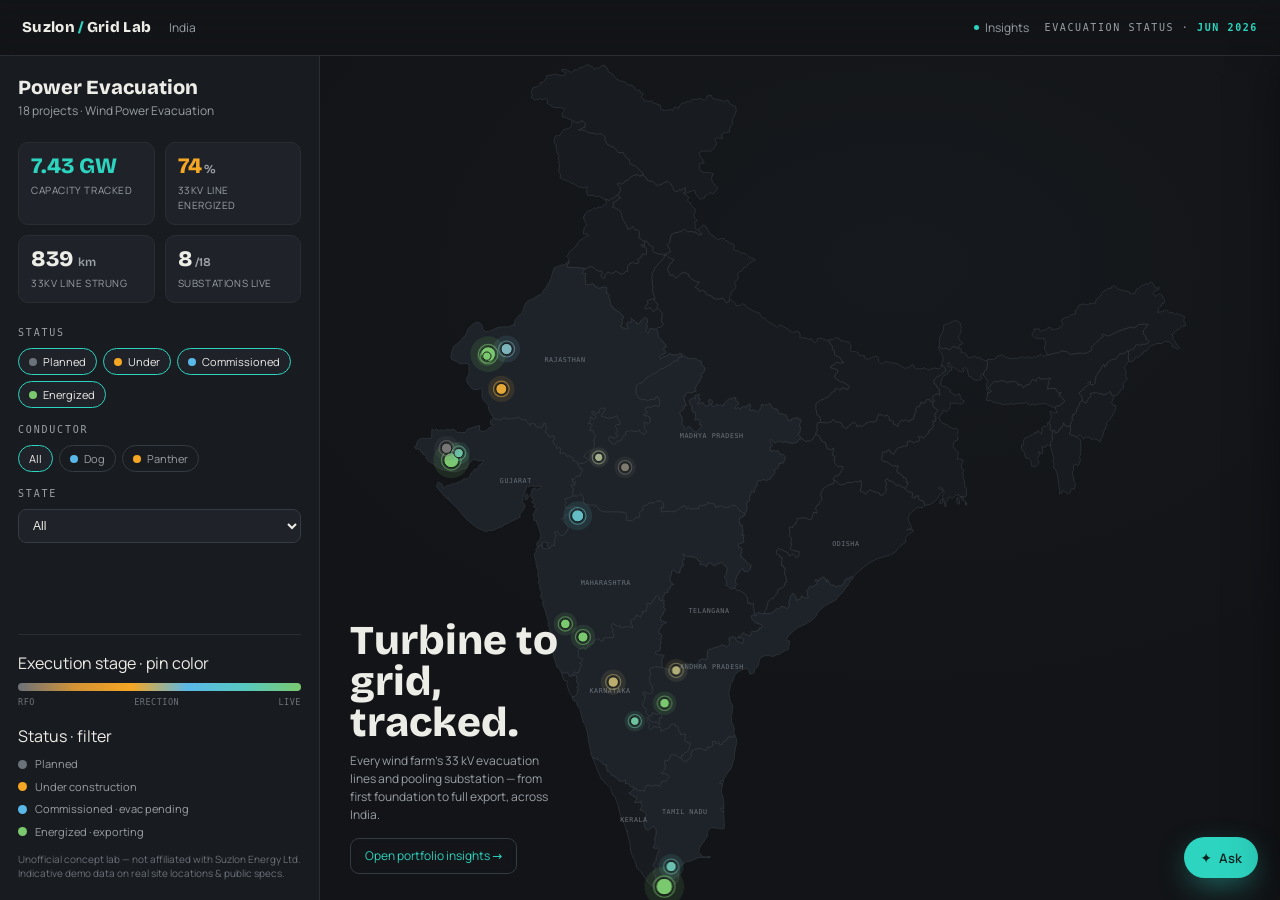
==== commit 3a0bb0c6: "Grid Lab v3 — Insights analytics, per-stage timeline + ageing, agent robustness - Insights view (#/i" ====
--- a/index.html
+++ b/index.html
@@ -6,13 +6,14 @@
   <title>Suzlon Grid Lab — Wind Power Evacuation Command Center</title>
   <meta name="description" content="Visual tracker for wind-farm 33kV power-evacuation build-out across India — Dog & Panther lines, pooling substations, and a 3D farm view. Unofficial concept lab." />
   <link rel="icon" href="data:image/svg+xml,%3Csvg xmlns='http://www.w3.org/2000/svg' viewBox='0 0 16 16'%3E%3Crect width='16' height='16' fill='%23121417'/%3E%3Ccircle cx='8' cy='8' r='4' fill='%232DD4BF'/%3E%3C/svg%3E" />
-  <link rel="stylesheet" href="assets/css/styles.css?v=5" />
+  <link rel="stylesheet" href="assets/css/styles.css?v=11" />
 </head>
 <body>
   <header id="topbar">
     <div class="wordmark">Suzlon / Grid Lab</div>
     <nav class="crumbs" id="crumbs"></nav>
     <div class="topbar-right">
+      <a class="nav-link" id="nav-insights" onclick="App.go('#/insights')"><span class="nl-dot"></span>Insights</a>
       <span class="asof" id="asof"></span>
     </div>
   </header>
@@ -25,9 +26,10 @@
         <svg id="india-svg" preserveAspectRatio="xMidYMid meet"></svg>
         <div class="map-flyout" id="map-flyout"></div>
         <div class="map-overlay-title">
-          <h1>The grid is the bottleneck.</h1>
-          <p>Turbines erect in months; the 33&nbsp;kV evacuation lines and pooling
-             substations that let them export take far longer. This tracks that build-out.</p>
+          <h1>Turbine to grid, tracked.</h1>
+          <p>Every wind farm's 33&nbsp;kV evacuation lines and pooling substation —
+             from first foundation to full export, across India.</p>
+          <a class="ov-link" onclick="App.go('#/insights')">Open portfolio insights →</a>
         </div>
       </div>
     </section>
@@ -56,21 +58,28 @@
         <button class="btn" onclick="App.go('#/')">← Back to India map</button>
       </div>
     </section>
+
+    <!-- LEVEL 1b — portfolio insights / analytics -->
+    <section id="insights-view" class="view">
+      <div class="ins-scroll" id="ins-scroll"><!-- built by view-insights.js --></div>
+    </section>
   </main>
 
   <!-- vendored, offline -->
   <script src="assets/vendor/three.min.js"></script>
+  <script src="assets/vendor/GLTFLoader.js?v=11"></script>
   <script src="assets/vendor/anime.iife.min.js"></script>
   <!-- data -->
-  <script src="assets/data/projects.js?v=5"></script>
-  <script src="assets/data/india-geo.js?v=5"></script>
+  <script src="assets/data/projects.js?v=11"></script>
+  <script src="assets/data/india-geo.js?v=11"></script>
   <!-- engine + app (bump ?v= on every change-set so http.server never serves stale assets) -->
-  <script src="assets/js/turbine.js?v=5"></script>
-  <script src="assets/js/turbine3d.js?v=5"></script>
-  <script src="assets/js/app.js?v=5"></script>
-  <script src="assets/js/view-map.js?v=5"></script>
-  <script src="assets/js/view-project.js?v=5"></script>
-  <script src="assets/js/view-farm3d.js?v=5"></script>
-  <script src="assets/js/agent.js?v=5"></script>
+  <script src="assets/js/turbine.js?v=11"></script>
+  <script src="assets/js/turbine3d.js?v=11"></script>
+  <script src="assets/js/app.js?v=11"></script>
+  <script src="assets/js/view-map.js?v=11"></script>
+  <script src="assets/js/view-project.js?v=11"></script>
+  <script src="assets/js/view-farm3d.js?v=11"></script>
+  <script src="assets/js/view-insights.js?v=11"></script>
+  <script src="assets/js/agent.js?v=11"></script>
 </body>
 </html>
--- a/assets/css/styles.css
+++ b/assets/css/styles.css
@@ -364,3 +364,124 @@
 .set-note { font-size: 11px; color: var(--dim-2); line-height: 1.5; margin: 13px 0 4px; }
 .set-actions { display: flex; justify-content: flex-end; gap: 10px; margin-top: 16px; }
 .set-actions .btn { width: auto; padding: 9px 16px; }
+
+/* ================= LEVEL 1b — Insights / analytics ================= */
+#insights-view { background: radial-gradient(120% 80% at 70% -10%, #16191d 0%, var(--ink) 60%); }
+.ins-scroll { position: absolute; inset: 0; overflow-y: auto; }
+.ins-wrap { max-width: 1180px; margin: 0 auto; padding: 30px 30px 70px; }
+.ins-top { display: flex; align-items: flex-start; justify-content: space-between; gap: 18px; margin-bottom: 22px; }
+.ins-title { font-family: var(--display); font-weight: 800; font-size: 30px; line-height: 1; }
+.ins-sub { font-size: 13px; color: var(--dim); margin-top: 7px; }
+.ins-sub b { color: var(--teal); }
+.ins-back { font-size: 12px; color: var(--dim); border: 1px solid var(--line-2); border-radius: 8px; padding: 8px 13px; cursor: pointer; white-space: nowrap; transition: all .15s; }
+.ins-back:hover { color: var(--bone); border-color: var(--teal); }
+
+.ins-kpis { display: grid; grid-template-columns: repeat(auto-fit, minmax(150px, 1fr)); gap: 12px; margin-bottom: 16px; }
+.ins-kpi { background: var(--ink-2); border: 1px solid var(--line); border-radius: 12px; padding: 15px 16px; }
+.ins-kpi .v { font-family: var(--display); font-weight: 800; font-size: 26px; line-height: 1; }
+.ins-kpi .v small { font-size: 14px; color: var(--dim); font-weight: 600; margin-left: 1px; }
+.ins-kpi .l { font-size: 10.5px; color: var(--dim); margin-top: 8px; text-transform: uppercase; letter-spacing: 0.05em; }
+.ins-kpi.teal .v { color: var(--teal); } .ins-kpi.amber .v { color: var(--amber); } .ins-kpi.red .v { color: var(--red); }
+
+.ins-flag { background: rgba(232,105,74,0.08); border: 1px solid rgba(232,105,74,0.4); border-radius: 12px; padding: 14px 16px; font-size: 13px; color: var(--bone); line-height: 1.55; margin-bottom: 18px; }
+.ins-flag b { color: var(--red); }
+
+.ins-2col { display: grid; grid-template-columns: 1fr 1fr; gap: 16px; }
+@media (max-width: 760px) { .ins-2col { grid-template-columns: 1fr; } }
+.ins-card { background: var(--ink-2); border: 1px solid var(--line); border-radius: 14px; padding: 18px 20px; margin-bottom: 16px; }
+.ins-ch { margin-bottom: 16px; }
+.ins-ct { font-family: var(--display); font-weight: 800; font-size: 17px; }
+.ins-cs { font-size: 11.5px; color: var(--dim); margin-top: 3px; }
+
+/* capacity-by-status stacked bar */
+.ins-stack { display: flex; height: 26px; border-radius: 7px; overflow: hidden; background: var(--ink-3); }
+.ins-stack .seg { height: 100%; transition: filter .15s; }
+.ins-stack .seg:hover { filter: brightness(1.15); }
+.ins-lgs { display: flex; flex-wrap: wrap; gap: 8px 18px; margin-top: 14px; }
+.ins-lg { font-size: 12px; color: var(--dim); display: inline-flex; align-items: center; gap: 6px; }
+.ins-lg b { color: var(--bone); font-family: var(--mono); font-size: 11px; }
+.ins-lg .mut { color: var(--dim-2); font-size: 11px; }
+.ins-lg .dot { width: 9px; height: 9px; border-radius: 50%; }
+
+/* EPC stage funnel */
+.fn-row { display: flex; align-items: flex-end; justify-content: space-between; gap: 8px; height: 180px; padding-top: 6px; }
+.fn-col { flex: 1; display: flex; flex-direction: column; align-items: center; justify-content: flex-end; height: 100%; }
+.fn-v { font-family: var(--mono); font-size: 12px; color: var(--bone); margin-bottom: 6px; }
+.fn-bar { width: 100%; max-width: 64px; border-radius: 5px 5px 0 0; transition: filter .15s; }
+.fn-bar:hover { filter: brightness(1.15); }
+.fn-lab { font-size: 10px; color: var(--dim); margin-top: 8px; text-align: center; }
+
+/* inter-task latency bars */
+.lt-row { display: grid; grid-template-columns: 150px 1fr 52px; align-items: center; gap: 12px; margin-bottom: 11px; }
+.lt-lab { font-size: 12px; color: var(--dim); text-align: right; }
+.lt-track { height: 14px; border-radius: 5px; background: var(--ink-3); overflow: hidden; }
+.lt-track i { display: block; height: 100%; border-radius: 5px; transition: width .5s ease; }
+.lt-val { font-family: var(--mono); font-size: 13px; color: var(--bone); text-align: right; }
+.lt-val small { color: var(--dim); font-size: 10px; }
+
+/* ageing table */
+.ag-tbl { width: 100%; border-collapse: collapse; font-size: 13px; }
+.ag-tbl th { text-align: left; font-family: var(--mono); font-size: 9.5px; letter-spacing: 0.12em; text-transform: uppercase; color: var(--dim-2); padding: 0 10px 10px 0; border-bottom: 1px solid var(--line); }
+.ag-tbl th:nth-child(3), .ag-tbl th:nth-child(4) { text-align: right; }
+.ag-tbl td { padding: 11px 10px 11px 0; border-bottom: 1px solid var(--line); color: var(--dim); vertical-align: middle; }
+.ag-clk { cursor: pointer; transition: background .12s; }
+.ag-clk:hover td { background: rgba(45,212,191,0.05); }
+.ag-name { color: var(--bone); font-weight: 600; }
+.ag-name .ag-st { display: block; font-weight: 400; font-size: 11px; color: var(--dim-2); margin-top: 1px; }
+.ag-tbl td .dot { width: 9px; height: 9px; border-radius: 50%; display: inline-block; margin-right: 7px; vertical-align: -1px; }
+.ag-mw, .ag-days { text-align: right; font-family: var(--mono); color: var(--bone); }
+.ag-days small { color: var(--dim); font-size: 10px; }
+.ag-pill { font-size: 10.5px; font-weight: 600; padding: 3px 9px; border-radius: 11px; color: var(--bc); border: 1px solid var(--bc); background: color-mix(in srgb, var(--bc) 12%, transparent); }
+.strand { font-size: 9.5px; font-family: var(--mono); text-transform: uppercase; letter-spacing: 0.08em; color: var(--red); margin-left: 8px; }
+
+/* execution-timeline Gantt */
+.gn-scroll { overflow-x: auto; }
+.gn-svg { width: 100%; min-width: 640px; height: auto; display: block; }
+.gn-grid { stroke: var(--line); stroke-width: 1; }
+.gn-yr { fill: var(--dim-2); font-family: var(--mono); font-size: 9px; text-anchor: middle; }
+.gn-today { stroke: var(--teal); stroke-width: 1.3; stroke-dasharray: 3 3; opacity: 0.8; }
+.gn-todayl { fill: var(--teal); font-family: var(--mono); font-size: 9px; }
+.gn-name { fill: var(--bone); font-family: var(--body); font-size: 11px; }
+.gn-key { display: flex; gap: 18px; margin-top: 14px; font-size: 11px; color: var(--dim); }
+.gn-key span { display: inline-flex; align-items: center; gap: 7px; }
+.gn-key i { width: 16px; height: 9px; border-radius: 2px; display: inline-block; }
+.gn-key i.solid { background: var(--sky); opacity: 0.9; }
+.gn-key i.dash { background: transparent; border: 1px dashed var(--sky); height: 8px; }
+.gn-key i.tl { width: 0; height: 13px; border-left: 1.5px dashed var(--teal); border-radius: 0; }
+
+/* conductor build-out */
+.cd-wrap { display: flex; flex-direction: column; gap: 16px; }
+.cd-head { display: flex; align-items: center; justify-content: space-between; margin-bottom: 8px; }
+.cd-name { display: inline-flex; align-items: center; gap: 8px; font-size: 13px; font-weight: 600; color: var(--bone); }
+.cd-name i { width: 14px; height: 4px; border-radius: 2px; }
+.cd-km { font-family: var(--mono); font-size: 11px; color: var(--dim); }
+.cd-row .bar { height: 8px; }
+
+.ins-foot { font-size: 10.5px; color: var(--dim-2); line-height: 1.5; margin-top: 22px; max-width: 70ch; }
+
+/* topbar nav link to Insights */
+.nav-link { font-size: 12px; color: var(--dim); cursor: pointer; text-decoration: none; display: inline-flex; align-items: center; gap: 6px; transition: color .15s; }
+.nav-link:hover { color: var(--teal); }
+.nav-link.on { color: var(--bone); }
+.nav-link .nl-dot { width: 5px; height: 5px; border-radius: 50%; background: var(--teal); }
+
+/* map overlay → insights CTA */
+.map-overlay-title .ov-link { pointer-events: auto; display: inline-block; margin-top: 14px; font-size: 12px; color: var(--teal); cursor: pointer; border: 1px solid var(--line-2); padding: 8px 14px; border-radius: 9px; background: rgba(20,23,27,0.6); backdrop-filter: blur(4px); transition: border-color .15s; }
+.map-overlay-title .ov-link:hover { border-color: var(--teal); }
+
+/* project-view execution timeline */
+.tl-sum { display: flex; flex-wrap: wrap; gap: 14px; font-size: 11px; color: var(--dim); margin: 4px 0 12px; }
+.tl-sum b { color: var(--bone); font-family: var(--mono); }
+.tl-slip { color: var(--red); font-family: var(--mono); }
+.tl-list { display: flex; flex-direction: column; gap: 0; }
+.tl-row { display: grid; grid-template-columns: 14px 1fr auto; align-items: center; gap: 10px; padding: 7px 0; border-bottom: 1px solid var(--line); }
+.tl-row:last-child { border-bottom: 0; }
+.tl-dot { width: 9px; height: 9px; border-radius: 50%; }
+.tl-row.pending .tl-dot { opacity: 0.4; }
+.tl-row.active .tl-dot { box-shadow: 0 0 0 3px color-mix(in srgb, currentColor 25%, transparent); }
+.tl-lab { font-size: 12.5px; color: var(--bone); }
+.tl-row.pending .tl-lab { color: var(--dim); }
+.tl-when { font-family: var(--mono); font-size: 11px; display: inline-flex; align-items: center; gap: 8px; }
+.tl-done { color: var(--dim); }
+.tl-lat { color: var(--dim-2); font-size: 10px; }
+.tl-proj { color: var(--dim-2); }
